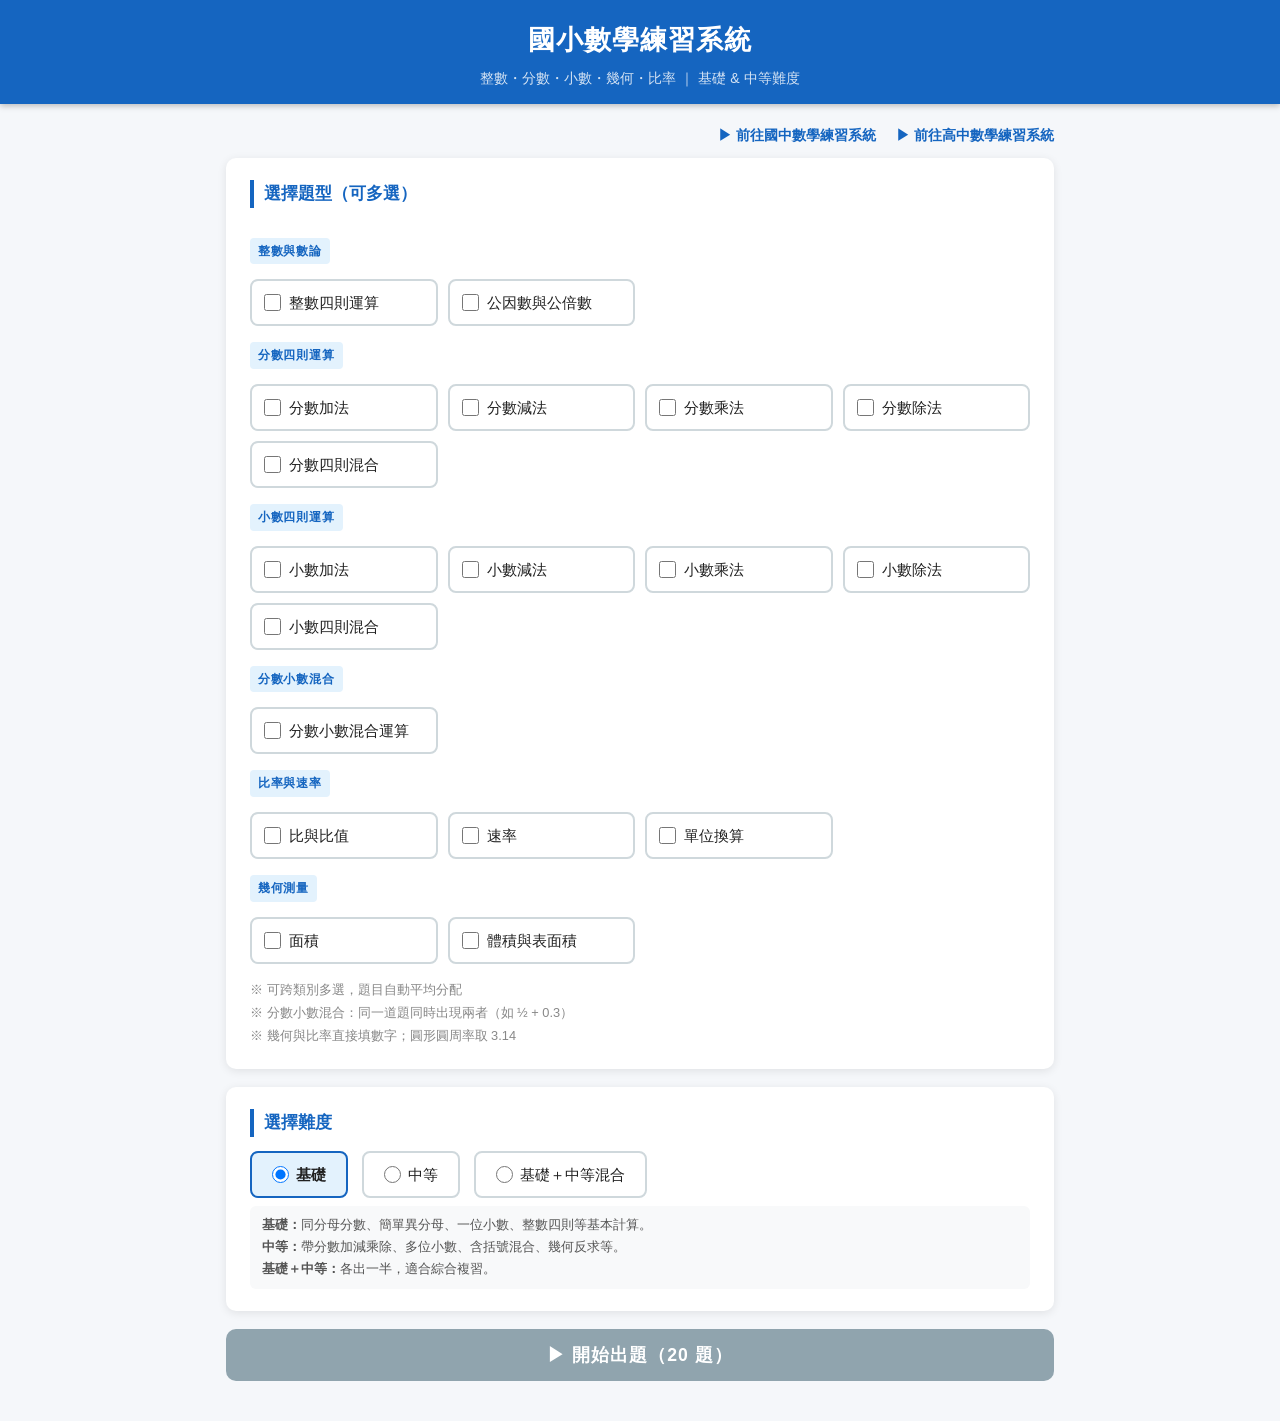
==== index.html @ 2c5425ed "Initial commit: math quiz generator system" ====
<!DOCTYPE html>
<html lang="zh-TW">
<head>
  <meta charset="UTF-8">
  <meta name="viewport" content="width=device-width, initial-scale=1.0">
  <title>國小數學練習系統</title>
  <link rel="stylesheet" href="css/style.css">
</head>
<body>

<header class="site-header">
  <h1>國小數學練習系統</h1>
  <p>整數・分數・小數・幾何・比率 ｜ 基礎 &amp; 中等難度</p>
</header>

<div class="container">

  <!-- 導航列 -->
  <div style="display:flex;justify-content:flex-end;gap:20px;margin-bottom:10px;">
    <a href="junior.html" style="font-size:.9rem;color:var(--primary);font-weight:600;text-decoration:none;">
      ▶ 前往國中數學練習系統
    </a>
    <a href="senior.html" style="font-size:.9rem;color:var(--primary);font-weight:600;text-decoration:none;">
      ▶ 前往高中數學練習系統
    </a>
  </div>

  <!-- 選擇題型 -->
  <div class="card">
    <div class="card-title">選擇題型（可多選）</div>

    <!-- 整數與數論 -->
    <div class="cat-header">整數與數論</div>
    <div class="topic-grid">
      <label class="topic-label"><input type="checkbox" value="int-arith"> 整數四則運算</label>
      <label class="topic-label"><input type="checkbox" value="gcd-lcm">  公因數與公倍數</label>
    </div>

    <!-- 分數 -->
    <div class="cat-header">分數四則運算</div>
    <div class="topic-grid">
      <label class="topic-label"><input type="checkbox" value="frac-add"> 分數加法</label>
      <label class="topic-label"><input type="checkbox" value="frac-sub"> 分數減法</label>
      <label class="topic-label"><input type="checkbox" value="frac-mul"> 分數乘法</label>
      <label class="topic-label"><input type="checkbox" value="frac-div"> 分數除法</label>
      <label class="topic-label"><input type="checkbox" value="frac-mix"> 分數四則混合</label>
    </div>

    <!-- 小數 -->
    <div class="cat-header">小數四則運算</div>
    <div class="topic-grid">
      <label class="topic-label"><input type="checkbox" value="dec-add"> 小數加法</label>
      <label class="topic-label"><input type="checkbox" value="dec-sub"> 小數減法</label>
      <label class="topic-label"><input type="checkbox" value="dec-mul"> 小數乘法</label>
      <label class="topic-label"><input type="checkbox" value="dec-div"> 小數除法</label>
      <label class="topic-label"><input type="checkbox" value="dec-mix"> 小數四則混合</label>
    </div>

    <!-- 分數小數混合 -->
    <div class="cat-header">分數小數混合</div>
    <div class="topic-grid">
      <label class="topic-label"><input type="checkbox" value="mix-fd"> 分數小數混合運算</label>
    </div>

    <!-- 比率與速率 -->
    <div class="cat-header">比率與速率</div>
    <div class="topic-grid">
      <label class="topic-label"><input type="checkbox" value="ratio-val"> 比與比值</label>
      <label class="topic-label"><input type="checkbox" value="rate">      速率</label>
      <label class="topic-label"><input type="checkbox" value="unit">      單位換算</label>
    </div>

    <!-- 幾何 -->
    <div class="cat-header">幾何測量</div>
    <div class="topic-grid">
      <label class="topic-label"><input type="checkbox" value="area">   面積</label>
      <label class="topic-label"><input type="checkbox" value="volume"> 體積與表面積</label>
    </div>

    <div class="topic-note">
      ※ 可跨類別多選，題目自動平均分配<br>
      ※ 分數小數混合：同一道題同時出現兩者（如 ½ + 0.3）<br>
      ※ 幾何與比率直接填數字；圓形圓周率取 3.14
    </div>
  </div>

  <!-- 選難度 -->
  <div class="card">
    <div class="card-title">選擇難度</div>
    <div class="level-group">
      <label class="level-label selected" data-level="basic">
        <input type="radio" name="level" value="basic" checked> 基礎
      </label>
      <label class="level-label" data-level="medium">
        <input type="radio" name="level" value="medium"> 中等
      </label>
      <label class="level-label" data-level="mixed">
        <input type="radio" name="level" value="mixed"> 基礎＋中等混合
      </label>
    </div>
    <div class="level-desc">
      <strong>基礎：</strong>同分母分數、簡單異分母、一位小數、整數四則等基本計算。<br>
      <strong>中等：</strong>帶分數加減乘除、多位小數、含括號混合、幾何反求等。<br>
      <strong>基礎＋中等：</strong>各出一半，適合綜合複習。
    </div>
  </div>

  <!-- 出題按鈕 -->
  <button class="btn-primary" id="btn-start" disabled>
    ▶ 開始出題（20 題）
  </button>

  <div id="error-msg" style="color:#C62828;font-size:.9rem;text-align:center;margin-top:8px;display:none;">
    請至少勾選一個題型！
  </div>

</div><!-- /container -->

<script>
  const checkboxes = document.querySelectorAll('.topic-label input[type=checkbox]');
  const labels     = document.querySelectorAll('.topic-label');
  const startBtn   = document.getElementById('btn-start');
  const errorMsg   = document.getElementById('error-msg');

  // 難度選取高亮
  const levelLabels = document.querySelectorAll('.level-label[data-level]');
  levelLabels.forEach(label => {
    label.addEventListener('click', () => {
      levelLabels.forEach(l => l.classList.remove('selected'));
      label.classList.add('selected');
    });
  });

  // 題型勾選高亮
  labels.forEach(label => {
    const cb = label.querySelector('input[type=checkbox]');
    label.addEventListener('change', () => {
      label.classList.toggle('checked', cb.checked);
      const any = [...checkboxes].some(c => c.checked);
      startBtn.disabled = !any;
      if (any) errorMsg.style.display = 'none';
    });
  });

  // 出題
  startBtn.addEventListener('click', () => {
    const selected = [...checkboxes].filter(cb => cb.checked).map(cb => cb.value);
    if (!selected.length) { errorMsg.style.display = 'block'; return; }
    const level = document.querySelector('input[name=level]:checked')?.value || 'basic';
    window.location.href = `quiz.html?topics=${selected.join(',')}&level=${level}&count=20`;
  });
</script>

</body>
</html>
---- css/style.css ----
/* ─── 基底 ────────────────────────────────────────────── */
:root {
  --primary:   #1565C0;
  --primary-l: #E3F2FD;
  --accent:    #0288D1;
  --success:   #2E7D32;
  --error:     #C62828;
  --warn:      #F57F17;
  --text:      #212121;
  --text-s:    #555;
  --border:    #CFD8DC;
  --bg:        #F5F7FA;
  --card:      #FFFFFF;
}

*, *::before, *::after { box-sizing: border-box; margin: 0; padding: 0; }

body {
  font-family: 'Microsoft JhengHei', 'PingFang TC', 'Noto Sans TC', Arial, sans-serif;
  background: var(--bg);
  color: var(--text);
  line-height: 1.65;
  min-height: 100vh;
}

/* ─── Header ─────────────────────────────────────────── */
.site-header {
  background: var(--primary);
  color: #fff;
  padding: 18px 24px 14px;
  text-align: center;
  box-shadow: 0 2px 6px rgba(0,0,0,.25);
}
.site-header h1 { font-size: 1.7rem; letter-spacing: .04em; }
.site-header p  { font-size: .88rem; opacity: .82; margin-top: 4px; }

/* ─── Container ──────────────────────────────────────── */
.container {
  max-width: 860px;
  margin: 0 auto;
  padding: 20px 16px 40px;
}

/* ─── Card ───────────────────────────────────────────── */
.card {
  background: var(--card);
  border-radius: 10px;
  box-shadow: 0 2px 10px rgba(0,0,0,.09);
  padding: 22px 24px;
  margin-bottom: 18px;
}
.card-title {
  font-size: 1.05rem;
  font-weight: 700;
  color: var(--primary);
  border-left: 4px solid var(--primary);
  padding-left: 10px;
  margin-bottom: 14px;
}

/* ─── index.html：選題區 ─────────────────────────────── */
.topic-grid {
  display: grid;
  grid-template-columns: repeat(auto-fill, minmax(180px, 1fr));
  gap: 10px;
  margin-top: 8px;
}
.topic-label {
  display: flex;
  align-items: center;
  gap: 8px;
  padding: 9px 12px;
  border: 2px solid var(--border);
  border-radius: 8px;
  cursor: pointer;
  transition: border-color .15s, background .15s;
  font-size: .95rem;
}
.topic-label:hover { border-color: var(--accent); background: var(--primary-l); }
.topic-label input[type=checkbox] { width: 17px; height: 17px; cursor: pointer; }
.topic-label.checked { border-color: var(--primary); background: var(--primary-l); font-weight: 600; }

.level-group {
  display: flex;
  gap: 14px;
  flex-wrap: wrap;
  margin-top: 8px;
}
.level-label {
  display: flex;
  align-items: center;
  gap: 7px;
  padding: 9px 20px;
  border: 2px solid var(--border);
  border-radius: 8px;
  cursor: pointer;
  transition: border-color .15s, background .15s;
  font-size: .95rem;
}
.level-label:hover { border-color: var(--accent); background: var(--primary-l); }
.level-label input[type=radio] { width: 17px; height: 17px; cursor: pointer; }
.level-label.selected { border-color: var(--primary); background: var(--primary-l); font-weight: 600; }

.level-desc {
  font-size: .82rem;
  color: var(--text-s);
  margin-top: 8px;
  padding: 8px 12px;
  background: #F8F9FA;
  border-radius: 6px;
  line-height: 1.7;
}

/* 分類標籤 */
.cat-header {
  font-size: .78rem;
  font-weight: 700;
  letter-spacing: .06em;
  color: var(--primary);
  background: var(--primary-l);
  padding: 3px 8px;
  border-radius: 4px;
  margin: 16px 0 7px;
  display: inline-block;
}
.cat-header:first-child { margin-top: 4px; }

/* 備注文字 */
.topic-note {
  margin-top: 14px;
  font-size: .8rem;
  color: #888;
  line-height: 1.8;
}

/* 出題按鈕 */
.btn-primary {
  display: block;
  width: 100%;
  padding: 14px;
  background: var(--primary);
  color: #fff;
  border: none;
  border-radius: 10px;
  font-size: 1.1rem;
  font-weight: 700;
  cursor: pointer;
  letter-spacing: .06em;
  transition: background .15s, transform .1s;
  margin-top: 6px;
}
.btn-primary:hover  { background: #1976D2; }
.btn-primary:active { transform: scale(.98); }
.btn-primary:disabled { background: #90A4AE; cursor: default; }

/* ─── quiz.html：測驗區 ──────────────────────────────── */
.quiz-header-info {
  display: flex;
  justify-content: space-between;
  align-items: center;
  flex-wrap: wrap;
  gap: 6px;
  margin-bottom: 6px;
}
.quiz-header-info h2 { font-size: 1.2rem; color: var(--primary); }
.quiz-date { font-size: .88rem; color: var(--text-s); }

.format-hint {
  font-size: .82rem;
  color: var(--text-s);
  background: #FFF8E1;
  border: 1px solid #FFE082;
  border-radius: 6px;
  padding: 7px 12px;
  margin-bottom: 14px;
}
.format-hint code {
  background: #FFF3CD;
  padding: 1px 5px;
  border-radius: 4px;
  font-family: monospace;
  font-size: .9em;
}

/* 題目列 */
.q-row {
  display: flex;
  align-items: flex-start;
  gap: 10px;
  padding: 10px 12px;
  border-radius: 8px;
  border: 2px solid transparent;
  margin-bottom: 8px;
  background: #FAFAFA;
  transition: background .15s, border-color .15s;
}
.q-row:hover { background: var(--primary-l); }
.q-row.correct { background: #E8F5E9; border-color: #A5D6A7; }
.q-row.wrong   { background: #FFEBEE; border-color: #EF9A9A; }

/* 題目與答案框同行（指數律等短題型） */
.q-row.inline-ans .q-body { display: flex; flex-direction: row; align-items: center; flex-wrap: wrap; gap: 0 10px; }
.q-row.inline-ans .q-answer-area { margin-top: 0; }

/* 座標圖（靠右） */
.q-graph { flex: 0 0 auto; align-self: flex-start; margin-left: 8px; }
.q-graph svg { display: block; border-radius: 4px; }

.q-number {
  min-width: 28px;
  font-weight: 700;
  color: var(--primary);
  font-size: 1rem;
  padding-top: 6px;
}
.q-body { flex: 1; }
.q-expr {
  font-size: 1.05rem;
  padding: 4px 0;
  display: flex;
  align-items: center;
  gap: 6px;
  flex-wrap: wrap;
}
.q-answer-area {
  display: flex;
  align-items: center;
  gap: 8px;
  margin-top: 6px;
  flex-wrap: wrap;
}
.q-eq { font-size: 1.1rem; font-weight: 700; color: var(--text-s); }
.q-input-sm {
  width: 90px;
}
.q-suffix {
  font-size: 1.05rem;
  font-weight: 600;
  color: var(--text);
  margin-left: 1px;
}
.q-input {
  width: 160px;
  padding: 6px 10px;
  border: 2px solid var(--border);
  border-radius: 6px;
  font-size: 1rem;
  font-family: monospace;
  transition: border-color .15s;
}
.q-input-rad {
  width: 240px;
}
.q-input:focus {
  outline: none;
  border-color: var(--accent);
  background: #fff;
}
.q-row.correct .q-input { border-color: var(--success); }
.q-row.wrong   .q-input { border-color: var(--error); }

/* 難度標籤 */
.badge {
  display: inline-block;
  font-size: .72rem;
  font-weight: 700;
  padding: 2px 7px;
  border-radius: 99px;
  margin-right: 4px;
}
.badge-basic  { background: #E3F2FD; color: #1565C0; }
.badge-medium { background: #FFF3E0; color: #E65100; }
.badge-hard   { background: #FCE4EC; color: #880E4F; }

/* 回饋 */
.q-feedback { font-size: .9rem; }
.fb-correct { color: var(--success); font-weight: 700; font-size: 1.1rem; }
.fb-wrong   { color: var(--error);   font-weight: 700; font-size: 1.1rem; }
.fb-ans     { color: var(--error); font-size: .9rem; }
.fb-empty   { color: var(--text-s); font-size: .85rem; }

/* 分數列 */
.score-bar {
  display: flex;
  align-items: center;
  gap: 16px;
  padding: 14px 20px;
  background: var(--primary);
  color: #fff;
  border-radius: 10px;
  margin-bottom: 18px;
  font-weight: 700;
}
.score-num  { font-size: 1.5rem; }
.score-pct  { font-size: 1.2rem; background: rgba(255,255,255,.2); padding: 3px 12px; border-radius: 20px; }
.score-label{ font-size: 1rem; opacity: .9; }

/* 操作按鈕列 */
.action-bar {
  display: flex;
  gap: 10px;
  flex-wrap: wrap;
  margin-bottom: 18px;
}
.btn {
  flex: 1;
  min-width: 100px;
  padding: 10px 16px;
  border: none;
  border-radius: 8px;
  font-size: .95rem;
  font-weight: 600;
  cursor: pointer;
  transition: opacity .15s, transform .1s;
}
.btn:active { transform: scale(.97); }
.btn:disabled { opacity: .5; cursor: default; }
.btn-check  { background: #1565C0; color: #fff; }
.btn-reset  { background: #37474F; color: #fff; }
.btn-print  { background: #00695C; color: #fff; }
.btn-back   { background: #EEE; color: var(--text); }

/* ─── 學期分頁標籤 ───────────────────────────────────────────── */
.sem-tabs {
  display: flex;
  gap: 6px;
  flex-wrap: wrap;
  margin-bottom: 18px;
  border-bottom: 2px solid var(--border);
  padding-bottom: 0;
}
.sem-tab {
  padding: 9px 22px;
  border: 2px solid var(--border);
  border-bottom: none;
  border-radius: 8px 8px 0 0;
  background: #F0F4F8;
  color: var(--text-s);
  font-size: .95rem;
  font-weight: 600;
  cursor: pointer;
  transition: background .15s, color .15s, border-color .15s;
  margin-bottom: -2px;
}
.sem-tab:hover { background: var(--primary-l); color: var(--primary); border-color: var(--accent); }
.sem-tab.active {
  background: var(--card);
  color: var(--primary);
  border-color: var(--primary);
  border-bottom-color: var(--card);
}
.sem-panel { display: none; }
.sem-panel.active { display: block; }

.coming-soon {
  text-align: center;
  padding: 48px 20px;
  color: var(--text-s);
  font-size: 1rem;
}
.coming-soon strong { display: block; font-size: 1.4rem; margin-bottom: 8px; color: #90A4AE; }

/* ─── 列印頁首（螢幕隱藏，列印顯示）───────────────── */
.print-page-header { display: none; }
.print-page-break   { display: none; }

/* ─── 列印樣式 ───────────────────────────────────────── */
@media print {
  .site-header, .action-bar, .format-hint, .score-bar,
  .q-feedback, .btn, .quiz-header-info { display: none !important; }

  body { background: #fff; }
  .container { padding: 0; max-width: 100%; }
  .card { box-shadow: none; border: none; padding: 4px 0; margin-bottom: 0; }

  /* 列印頁首 */
  .print-page-header {
    display: block;
    border-bottom: 2px solid #000;
    padding-bottom: 8px;
    margin-bottom: 10px;
  }
  .pph-title {
    font-size: 1.2rem;
    font-weight: 700;
    text-align: center;
    margin-bottom: 6px;
  }
  .pph-meta {
    display: flex;
    justify-content: space-between;
    font-size: 0.88rem;
    letter-spacing: 0.02em;
  }

  /* 分頁符 */
  .print-page-break {
    display: block;
    page-break-before: always;
    break-before: page;
    padding-top: 2px;
  }

  /* 題目列 */
  .q-row {
    border: 1px solid #bbb;
    margin-bottom: 3px;
    background: #fff !important;
    page-break-inside: avoid;
    break-inside: avoid;
    padding: 4px 8px;
  }
  /* 圖形縮小以配合列印一頁十題 */
  .q-graph { margin-left: 5px; }
  .q-graph svg { width: 105px !important; height: auto !important; }
  .q-row.correct, .q-row.wrong {
    background: #fff !important;
    border-color: #bbb !important;
  }
  .q-input {
    border: none;
    border-bottom: 1.5px solid #333;
    border-radius: 0;
    background: transparent;
    width: 110px;
  }
  .q-input::placeholder { color: transparent; }
  .q-number { color: #000; font-size: 0.95rem; }
  .q-expr { font-size: 0.95rem; }
  .q-answer-area { margin-top: 2px; font-size: 0.9rem; }
  .badge { display: none; }
}

/* ─── 解答頁 ─────────────────────────────────────────── */
.answer-sheet { display: none; }          /* 螢幕永遠隱藏 */

.ans-grid {
  display: grid;
  grid-template-columns: 1fr 1fr;
  gap: 0 32px;
  margin-top: 14px;
}
.ans-col { display: flex; flex-direction: column; gap: 6px; }
.ans-item {
  display: flex;
  align-items: center;
  gap: 10px;
  padding: 6px 10px;
  border-bottom: 1px solid #E0E0E0;
  font-size: 1.05rem;
}
.ans-num {
  min-width: 28px;
  font-weight: 700;
  color: var(--primary);
}

/* 列印含解答按鈕 */
.btn-print-ans { background: #6A1B9A; color: #fff; }

/* printing class（JS 控制） */
body.printing .site-header,
body.printing .action-bar,
body.printing .format-hint,
body.printing .score-bar,
body.printing .quiz-header-info,
body.printing .q-feedback { display: none !important; }
body.printing .print-page-header  { display: block; }
body.printing .q-input::placeholder { color: transparent; }
body.printing .print-page-break  { display: block; }

/* 列印含解答：解答頁出現在第三頁 */
body.printing-with-answers .answer-sheet {
  display: block;
  page-break-before: always;
  break-before: page;
}
body.printing-with-answers .answer-sheet .print-page-header { display: block; }
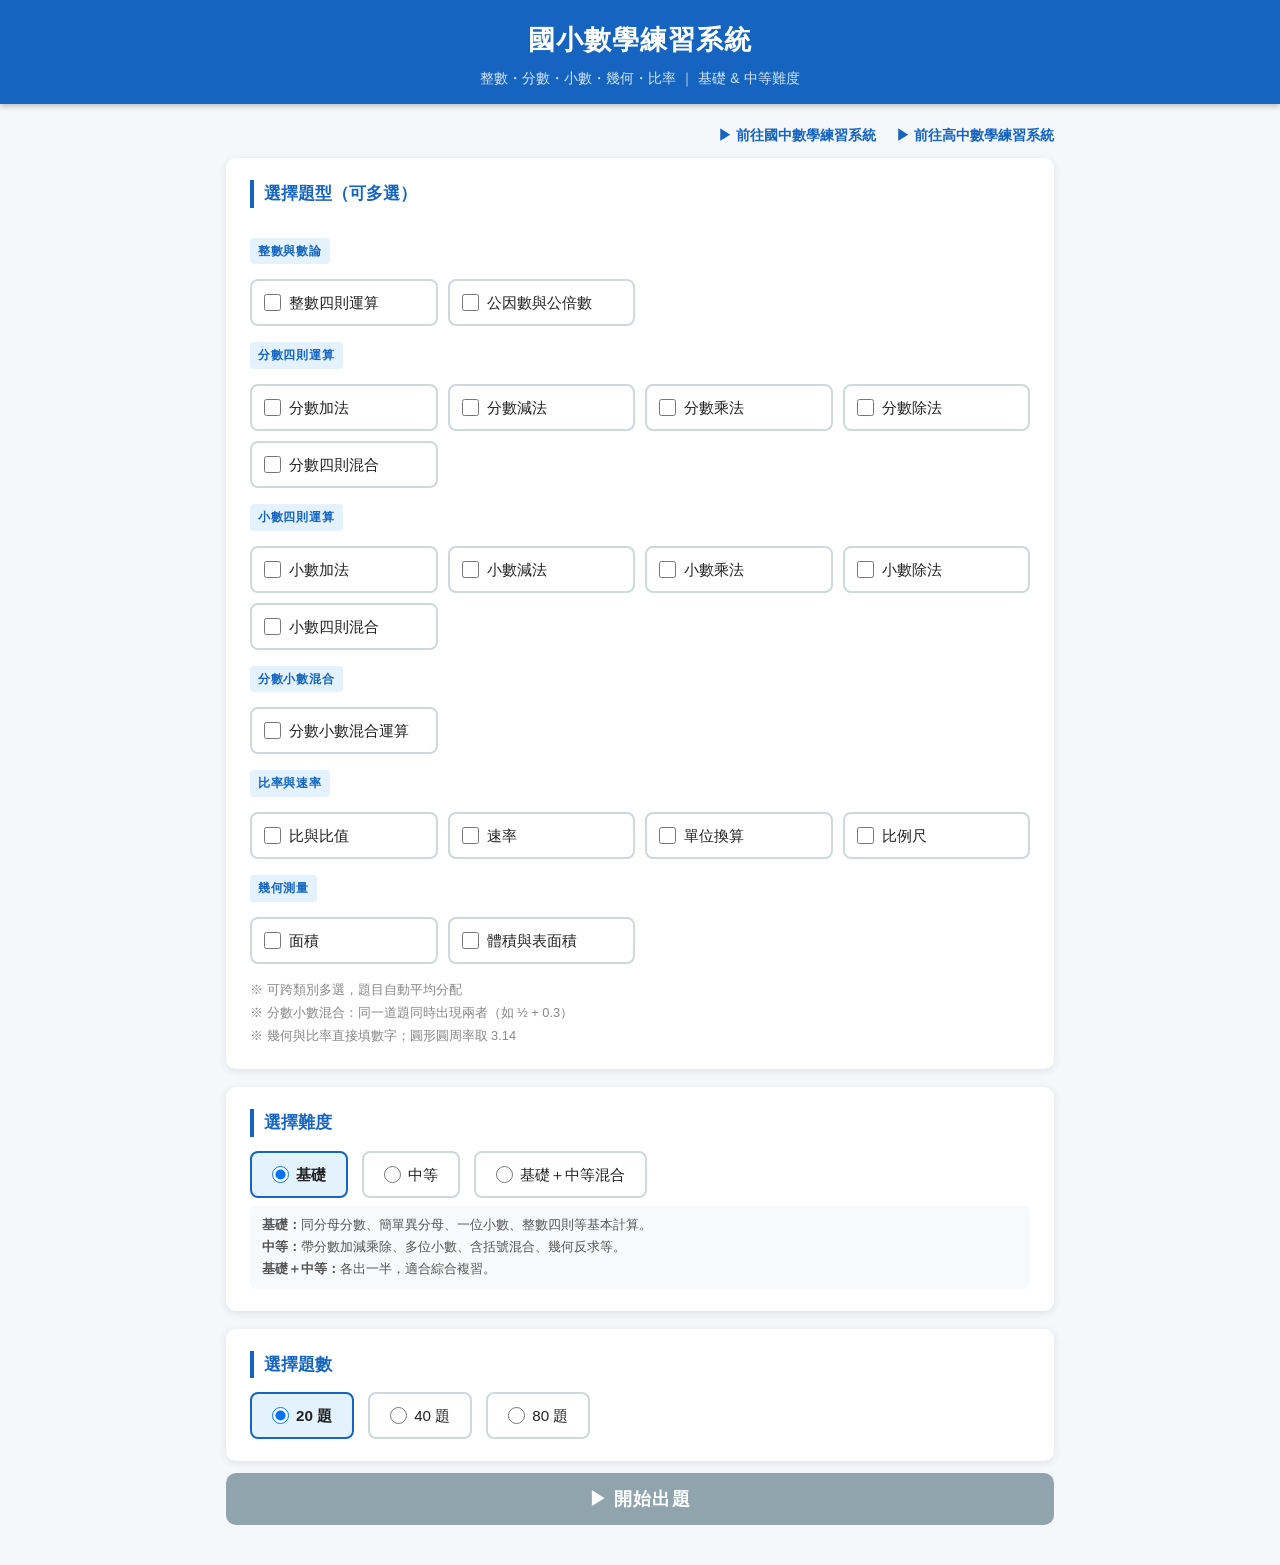
==== commit 256a0373: "feat: 提升小學難度、擴充分數小數題型、新增高一根式有理化與分式運算 - elementary-gen.js (v3)：整數四則、公因倍數、比與速率、面積體積中等題加入應用題型 - fractio" ====
--- a/index.html
+++ b/index.html
@@ -68,6 +68,7 @@
       <label class="topic-label"><input type="checkbox" value="ratio-val"> 比與比值</label>
       <label class="topic-label"><input type="checkbox" value="rate">      速率</label>
       <label class="topic-label"><input type="checkbox" value="unit">      單位換算</label>
+      <label class="topic-label"><input type="checkbox" value="map-scale"> 比例尺</label>
     </div>
 
     <!-- 幾何 -->
@@ -105,9 +106,19 @@
     </div>
   </div>
 
+  <!-- 選擇題數 -->
+  <div class="card" style="margin-bottom:12px;">
+    <div class="card-title">選擇題數</div>
+    <div class="level-group">
+      <label class="level-label selected"><input type="radio" name="count" value="20" checked> 20 題</label>
+      <label class="level-label"><input type="radio" name="count" value="40"> 40 題</label>
+      <label class="level-label"><input type="radio" name="count" value="80"> 80 題</label>
+    </div>
+  </div>
+
   <!-- 出題按鈕 -->
   <button class="btn-primary" id="btn-start" disabled>
-    ▶ 開始出題（20 題）
+    ▶ 開始出題
   </button>
 
   <div id="error-msg" style="color:#C62828;font-size:.9rem;text-align:center;margin-top:8px;display:none;">
@@ -123,11 +134,18 @@
   const errorMsg   = document.getElementById('error-msg');
 
   // 難度選取高亮
-  const levelLabels = document.querySelectorAll('.level-label[data-level]');
-  levelLabels.forEach(label => {
+  document.querySelectorAll('.level-label[data-level]').forEach(label => {
     label.addEventListener('click', () => {
-      levelLabels.forEach(l => l.classList.remove('selected'));
+      document.querySelectorAll('.level-label[data-level]').forEach(l => l.classList.remove('selected'));
       label.classList.add('selected');
+    });
+  });
+
+  // 題數選取高亮
+  document.querySelectorAll('input[name="count"]').forEach(radio => {
+    radio.addEventListener('change', () => {
+      document.querySelectorAll('label:has(input[name="count"])').forEach(l => l.classList.remove('selected'));
+      radio.closest('label').classList.add('selected');
     });
   });
 
@@ -147,7 +165,8 @@
     const selected = [...checkboxes].filter(cb => cb.checked).map(cb => cb.value);
     if (!selected.length) { errorMsg.style.display = 'block'; return; }
     const level = document.querySelector('input[name=level]:checked')?.value || 'basic';
-    window.location.href = `quiz.html?topics=${selected.join(',')}&level=${level}&count=20`;
+    const count = document.querySelector('input[name="count"]:checked')?.value || '20';
+    window.location.href = `quiz.html?topics=${selected.join(',')}&level=${level}&count=${count}`;
   });
 </script>
 
--- a/css/style.css
+++ b/css/style.css
@@ -369,27 +369,27 @@
   .site-header, .action-bar, .format-hint, .score-bar,
   .q-feedback, .btn, .quiz-header-info { display: none !important; }
 
-  body { background: #fff; }
+  body { background: #fff; line-height: 1.3; }
   .container { padding: 0; max-width: 100%; }
-  .card { box-shadow: none; border: none; padding: 4px 0; margin-bottom: 0; }
+  .card { box-shadow: none; border: none; padding: 2px 0; margin-bottom: 0; }
 
   /* 列印頁首 */
   .print-page-header {
     display: block;
     border-bottom: 2px solid #000;
-    padding-bottom: 8px;
-    margin-bottom: 10px;
+    padding-bottom: 6px;
+    margin-bottom: 8px;
   }
   .pph-title {
-    font-size: 1.2rem;
+    font-size: 1.1rem;
     font-weight: 700;
     text-align: center;
-    margin-bottom: 6px;
+    margin-bottom: 4px;
   }
   .pph-meta {
     display: flex;
     justify-content: space-between;
-    font-size: 0.88rem;
+    font-size: 0.85rem;
     letter-spacing: 0.02em;
   }
 
@@ -401,18 +401,17 @@
     padding-top: 2px;
   }
 
-  /* 題目列 */
+  /* 題目列：壓緊間距以確保一頁10題（含分數題）仍能容納 */
   .q-row {
     border: 1px solid #bbb;
-    margin-bottom: 3px;
+    margin-bottom: 2px;
     background: #fff !important;
     page-break-inside: avoid;
     break-inside: avoid;
-    padding: 4px 8px;
-  }
-  /* 圖形縮小以配合列印一頁十題 */
+    padding: 2px 8px;
+  }
   .q-graph { margin-left: 5px; }
-  .q-graph svg { width: 105px !important; height: auto !important; }
+  .q-graph svg { width: 100px !important; height: auto !important; }
   .q-row.correct, .q-row.wrong {
     background: #fff !important;
     border-color: #bbb !important;
@@ -425,10 +424,65 @@
     width: 110px;
   }
   .q-input::placeholder { color: transparent; }
-  .q-number { color: #000; font-size: 0.95rem; }
-  .q-expr { font-size: 0.95rem; }
-  .q-answer-area { margin-top: 2px; font-size: 0.9rem; }
+  .q-number { color: #000; font-size: 0.9rem; padding-top: 3px; }
+  /* min-width:0 讓 flex child 可縮小至內容以下，避免長題目超出頁面 */
+  .q-body { min-width: 0; overflow: hidden; }
+  .q-expr { font-size: 0.9rem; line-height: 1.3; padding: 2px 0; overflow-wrap: break-word; }
+  .q-answer-area { margin-top: 1px; font-size: 0.88rem; }
   .badge { display: none; }
+}
+
+/* ─── Touch / Tablet ─────────────────────────────────── */
+/* Prevent 300 ms tap delay */
+button, label, input, a { touch-action: manipulation; }
+
+/* On touch-only devices: reset stuck hover states, enlarge targets to ≥ 44 px */
+@media (hover: none) {
+  .topic-label:hover  { border-color: var(--border); background: transparent; }
+  .topic-label.checked:hover { border-color: var(--primary); background: var(--primary-l); }
+  .level-label:hover  { border-color: var(--border); background: transparent; }
+  .level-label.selected:hover { border-color: var(--primary); background: var(--primary-l); }
+  .sem-tab:hover      { background: #F0F4F8; color: var(--text-s); border-color: var(--border); }
+  .sem-tab.active:hover { background: var(--card); color: var(--primary); border-color: var(--primary); border-bottom-color: var(--card); }
+  .q-row:hover        { background: #FAFAFA; }
+  .btn-primary:hover  { background: var(--primary); }
+
+  .topic-label { min-height: 44px; }
+  .level-label { min-height: 44px; }
+  .sem-tab     { min-height: 44px; padding-top: 12px; padding-bottom: 12px; }
+  .btn         { min-height: 44px; }
+  .btn-primary { min-height: 48px; }
+
+  /* font-size ≥ 16 px prevents iOS auto-zoom on input focus */
+  .q-input, .q-input-rad, .q-input-sm {
+    font-size: 16px;
+    min-height: 44px;
+    padding: 10px 12px;
+  }
+}
+
+/* ─── Tablet portrait / large phone (≤ 640 px) ─────── */
+@media (max-width: 640px) {
+  .site-header h1 { font-size: 1.35rem; }
+  .site-header p  { font-size: .82rem; }
+  .container      { padding: 14px 12px 32px; }
+  .card           { padding: 16px 14px; }
+
+  .topic-grid { grid-template-columns: repeat(auto-fill, minmax(140px, 1fr)); gap: 8px; }
+  .sem-tab    { padding: 10px 14px; font-size: .88rem; }
+
+  /* Wrap buttons to 2-column grid so labels don't squeeze */
+  .action-bar { gap: 8px; }
+  .btn        { min-width: 0; flex-basis: calc(50% - 4px); font-size: .88rem; }
+
+  /* Answer inputs: full-width under their prefix on narrow screens */
+  .q-answer-area { flex-direction: column; align-items: flex-start; }
+  .q-input       { width: 100%; max-width: 260px; }
+  .q-input-rad   { width: 100%; max-width: 320px; }
+  .q-input-sm    { width: 80px; }
+
+  .level-group { gap: 8px; }
+  .level-label { padding: 9px 14px; }
 }
 
 /* ─── 解答頁 ─────────────────────────────────────────── */
@@ -457,6 +511,9 @@
 
 /* 列印含解答按鈕 */
 .btn-print-ans { background: #6A1B9A; color: #fff; }
+
+/* 下載 Word 按鈕 */
+.btn-word { background: #1B5E20; color: #fff; }
 
 /* printing class（JS 控制） */
 body.printing .site-header,
@@ -469,10 +526,18 @@
 body.printing .q-input::placeholder { color: transparent; }
 body.printing .print-page-break  { display: block; }
 
-/* 列印含解答：解答頁出現在第三頁 */
+/* 列印含解答：解答頁出現在題目後 */
 body.printing-with-answers .answer-sheet {
   display: block;
   page-break-before: always;
   break-before: page;
 }
 body.printing-with-answers .answer-sheet .print-page-header { display: block; }
+
+/* 只列印解答頁 */
+body.printing-ans-only .card { display: none !important; }
+body.printing-ans-only .answer-sheet {
+  display: block;
+  page-break-before: auto;
+}
+body.printing-ans-only .answer-sheet .print-page-header { display: block; }
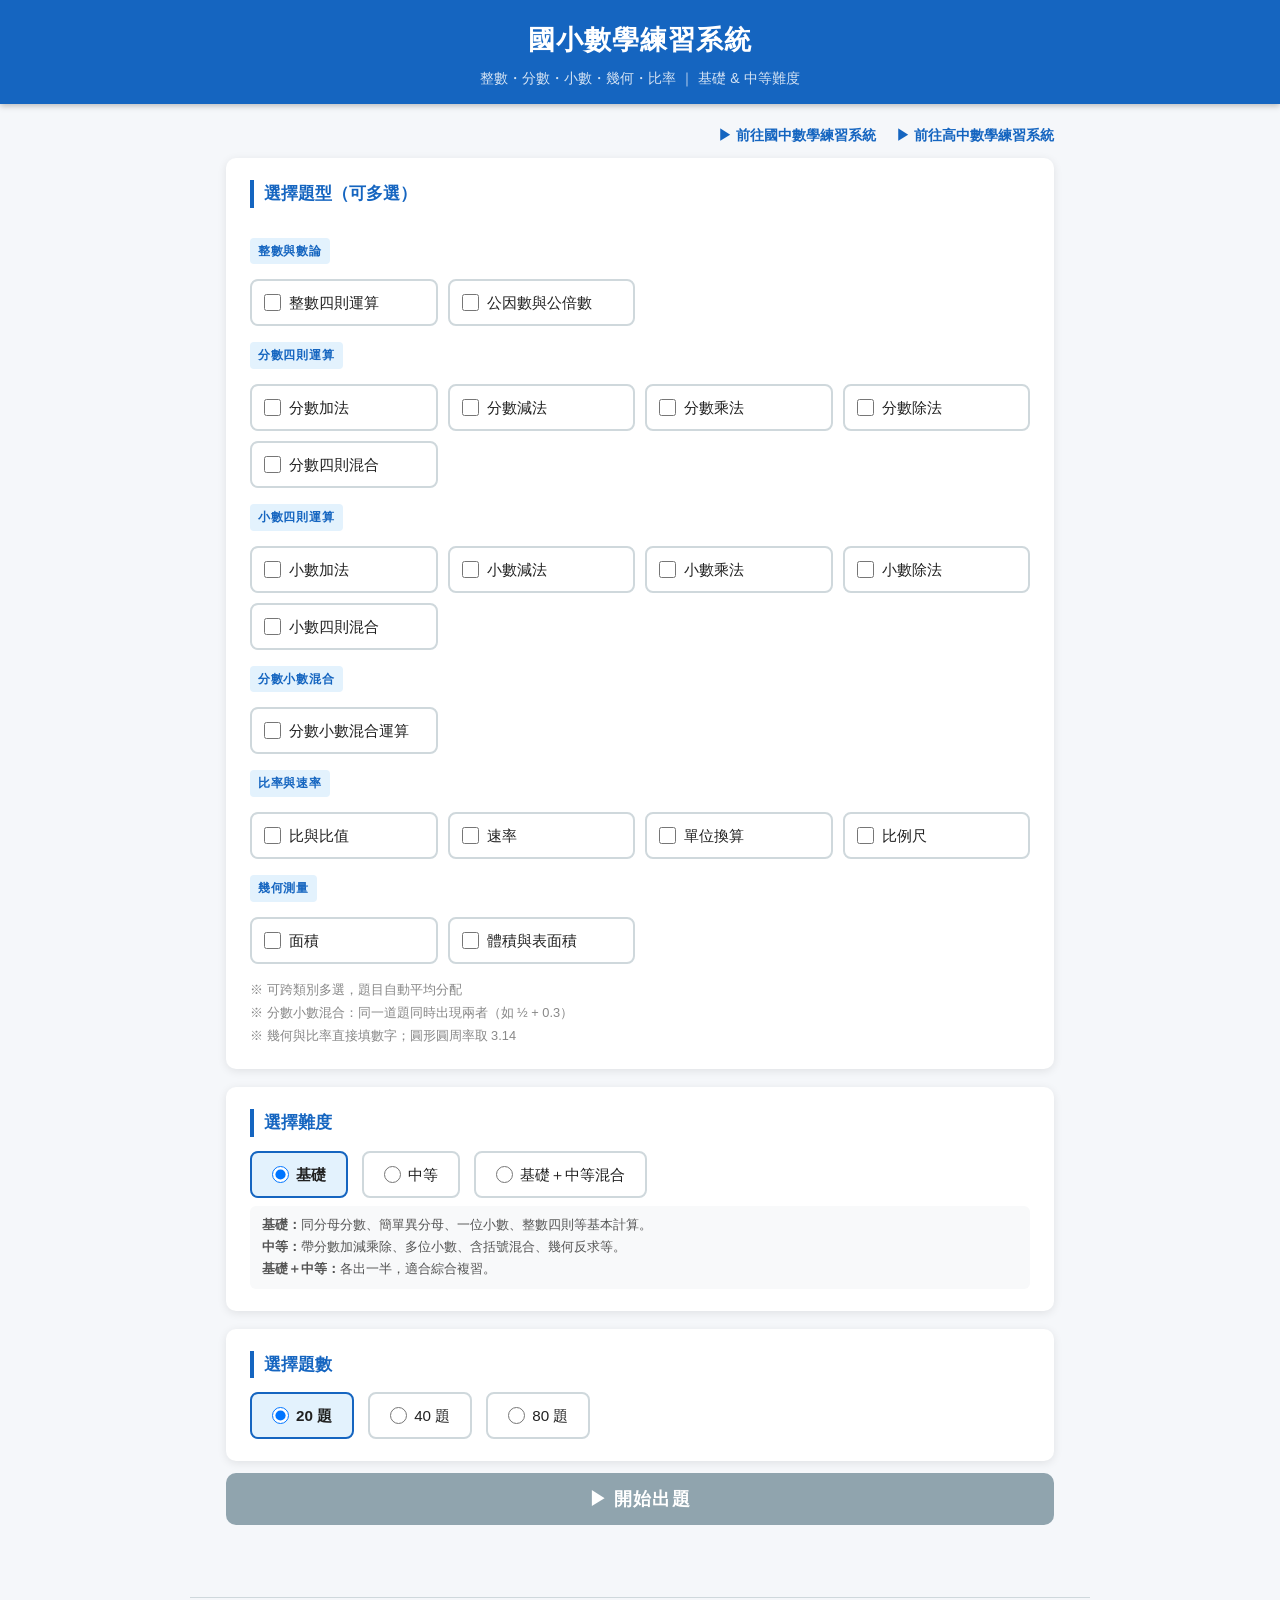
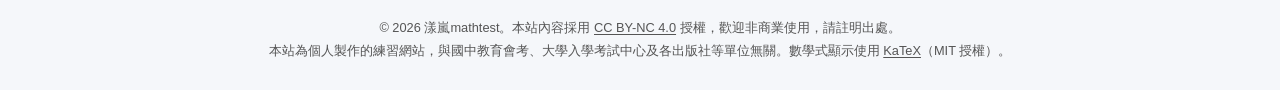
==== commit d2404c1f: "docs: 加入版權與授權聲明 — 每頁頁尾加上「© 2026 漾嵐mathtest，本站內容採用 CC BY-NC 4.0 授權」，並註明本站與會考、大考中心及出版社無關、數學式使用 KaTeX（M" ====
--- a/index.html
+++ b/index.html
@@ -4,7 +4,7 @@
   <meta charset="UTF-8">
   <meta name="viewport" content="width=device-width, initial-scale=1.0">
   <title>國小數學練習系統</title>
-  <link rel="stylesheet" href="css/style.css">
+  <link rel="stylesheet" href="css/style.css?v=16">
 </head>
 <body>
 
@@ -170,5 +170,10 @@
   });
 </script>
 
+<footer class="site-footer">
+  © 2026 漾嵐mathtest。本站內容採用 <a href="https://creativecommons.org/licenses/by-nc/4.0/deed.zh-hant" target="_blank" rel="noopener license">CC BY-NC 4.0</a> 授權，歡迎非商業使用，請註明出處。<br>
+  本站為個人製作的練習網站，與國中教育會考、大學入學考試中心及各出版社等單位無關。數學式顯示使用 <a href="js/KATEX-LICENSE.txt" target="_blank" rel="noopener">KaTeX</a>（MIT 授權）。
+</footer>
+
 </body>
 </html>
--- a/css/style.css
+++ b/css/style.css
@@ -222,6 +222,7 @@
   gap: 6px;
   flex-wrap: wrap;
 }
+.q-expr .q-text { flex: 1 1 auto; min-width: 0; line-height: 1.7; }
 .q-answer-area {
   display: flex;
   align-items: center;
@@ -258,6 +259,35 @@
 }
 .q-row.correct .q-input { border-color: var(--success); }
 .q-row.wrong   .q-input { border-color: var(--error); }
+
+/* 符號按鈕列（√、π…） */
+#sym-bar {
+  display: none;
+  position: fixed;
+  left: 50%;
+  bottom: 12px;
+  transform: translateX(-50%);
+  z-index: 1000;
+  gap: 6px;
+  padding: 6px 8px;
+  background: #fff;
+  border: 1px solid var(--border);
+  border-radius: 10px;
+  box-shadow: 0 4px 14px rgba(0,0,0,.15);
+}
+#sym-bar.show { display: flex; }
+#sym-bar button {
+  min-width: 40px;
+  height: 40px;
+  font-size: 1.15rem;
+  font-family: monospace;
+  border: 1px solid var(--border);
+  border-radius: 6px;
+  background: #f5f7fa;
+  cursor: pointer;
+}
+#sym-bar button:hover { background: #e6ecf5; }
+@media print { #sym-bar { display: none !important; } }
 
 /* 難度標籤 */
 .badge {
@@ -360,6 +390,20 @@
 }
 .coming-soon strong { display: block; font-size: 1.4rem; margin-bottom: 8px; color: #90A4AE; }
 
+/* ─── 頁尾版權聲明（列印時隱藏）─────────────────────── */
+.site-footer {
+  margin: 32px auto 0;
+  padding: 18px 16px 28px;
+  max-width: 900px;
+  border-top: 1px solid var(--border);
+  text-align: center;
+  font-size: .8rem;
+  line-height: 1.8;
+  color: var(--text-s);
+}
+.site-footer a { color: inherit; text-decoration: underline; text-underline-offset: 2px; }
+@media print { .site-footer { display: none !important; } }
+
 /* ─── 列印頁首（螢幕隱藏，列印顯示）───────────────── */
 .print-page-header { display: none; }
 .print-page-break   { display: none; }
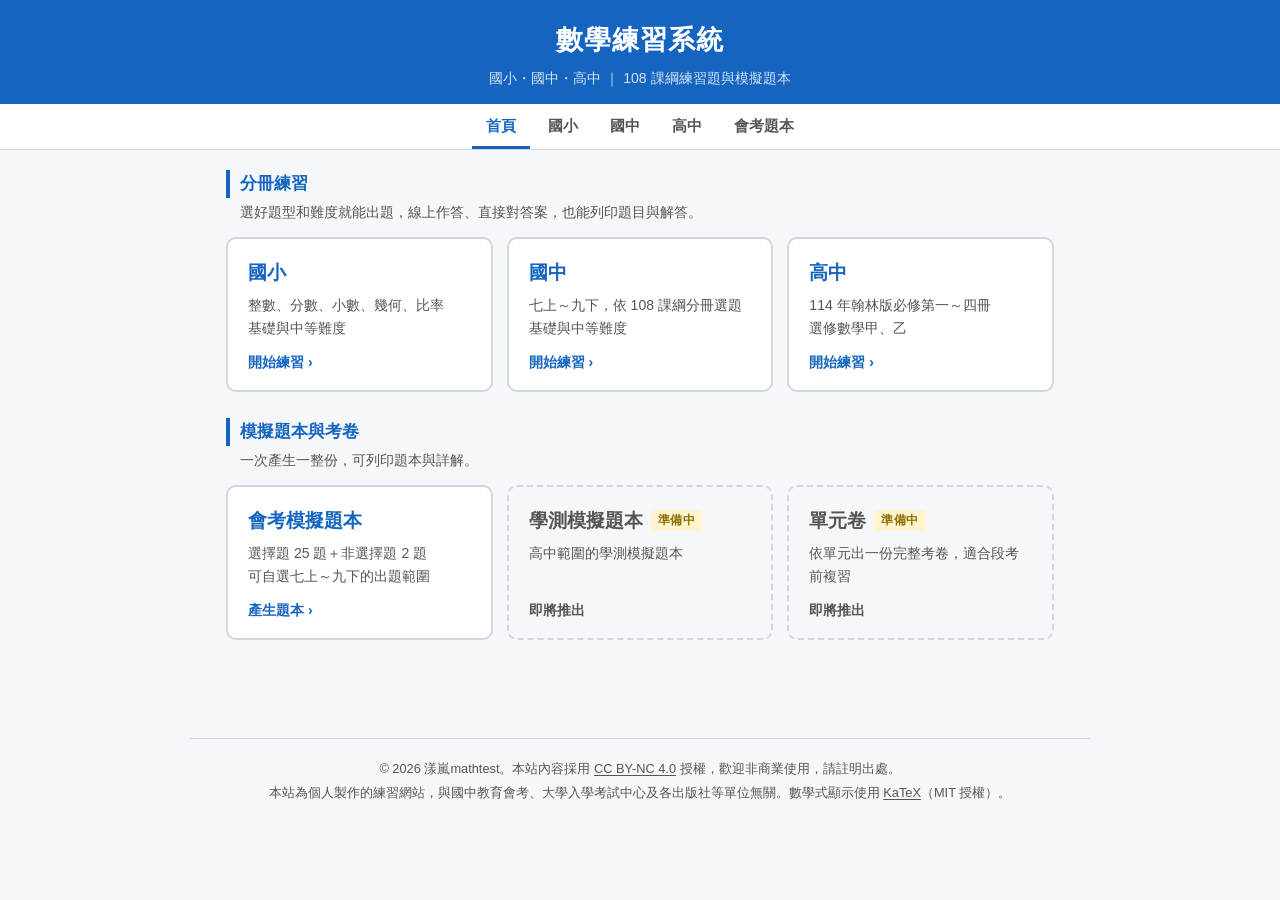
==== commit 555fd5ae: "feat: 新增網站首頁與共用導覽列 — 原本的國小頁（index.html）改名為 elementary.html，index.html 改為總入口：「分冊練習」放國小、國中、高中，「模擬題本與考卷" ====
--- a/index.html
+++ b/index.html
@@ -3,172 +3,72 @@
 <head>
   <meta charset="UTF-8">
   <meta name="viewport" content="width=device-width, initial-scale=1.0">
-  <title>國小數學練習系統</title>
-  <link rel="stylesheet" href="css/style.css?v=16">
+  <title>數學練習系統</title>
+  <meta name="description" content="國小、國中、高中數學練習題與會考模擬題本，依 108 課綱分冊出題，可線上作答與列印。">
+  <link rel="stylesheet" href="css/style.css?v=17">
 </head>
 <body>
 
 <header class="site-header">
-  <h1>國小數學練習系統</h1>
-  <p>整數・分數・小數・幾何・比率 ｜ 基礎 &amp; 中等難度</p>
+  <h1>數學練習系統</h1>
+  <p>國小・國中・高中 ｜ 108 課綱練習題與模擬題本</p>
 </header>
 
-<div class="container">
+<nav class="site-nav" aria-label="網站導覽">
+  <a href="index.html" aria-current="page">首頁</a>
+  <a href="elementary.html">國小</a>
+  <a href="junior.html">國中</a>
+  <a href="senior.html">高中</a>
+  <a href="exam.html">會考題本</a>
+</nav>
 
-  <!-- 導航列 -->
-  <div style="display:flex;justify-content:flex-end;gap:20px;margin-bottom:10px;">
-    <a href="junior.html" style="font-size:.9rem;color:var(--primary);font-weight:600;text-decoration:none;">
-      ▶ 前往國中數學練習系統
-    </a>
-    <a href="senior.html" style="font-size:.9rem;color:var(--primary);font-weight:600;text-decoration:none;">
-      ▶ 前往高中數學練習系統
-    </a>
-  </div>
+<main class="container">
 
-  <!-- 選擇題型 -->
-  <div class="card">
-    <div class="card-title">選擇題型（可多選）</div>
+  <section class="hub-section" aria-labelledby="h-practice">
+    <h2 id="h-practice">分冊練習</h2>
+    <p>選好題型和難度就能出題，線上作答、直接對答案，也能列印題目與解答。</p>
+    <div class="hub-grid">
+      <a class="hub-card" href="elementary.html">
+        <h3>國小</h3>
+        <span class="hub-desc">整數、分數、小數、幾何、比率<br>基礎與中等難度</span>
+        <span class="hub-go">開始練習 ›</span>
+      </a>
+      <a class="hub-card" href="junior.html">
+        <h3>國中</h3>
+        <span class="hub-desc">七上～九下，依 108 課綱分冊選題<br>基礎與中等難度</span>
+        <span class="hub-go">開始練習 ›</span>
+      </a>
+      <a class="hub-card" href="senior.html">
+        <h3>高中</h3>
+        <span class="hub-desc">114 年翰林版必修第一～四冊<br>選修數學甲、乙</span>
+        <span class="hub-go">開始練習 ›</span>
+      </a>
+    </div>
+  </section>
 
-    <!-- 整數與數論 -->
-    <div class="cat-header">整數與數論</div>
-    <div class="topic-grid">
-      <label class="topic-label"><input type="checkbox" value="int-arith"> 整數四則運算</label>
-      <label class="topic-label"><input type="checkbox" value="gcd-lcm">  公因數與公倍數</label>
+  <section class="hub-section" aria-labelledby="h-exam">
+    <h2 id="h-exam">模擬題本與考卷</h2>
+    <p>一次產生一整份，可列印題本與詳解。</p>
+    <div class="hub-grid">
+      <a class="hub-card" href="exam.html">
+        <h3>會考模擬題本</h3>
+        <span class="hub-desc">選擇題 25 題＋非選擇題 2 題<br>可自選七上～九下的出題範圍</span>
+        <span class="hub-go">產生題本 ›</span>
+      </a>
+      <div class="hub-card soon" aria-disabled="true">
+        <h3>學測模擬題本 <span class="hub-tag">準備中</span></h3>
+        <span class="hub-desc">高中範圍的學測模擬題本</span>
+        <span class="hub-go">即將推出</span>
+      </div>
+      <div class="hub-card soon" aria-disabled="true">
+        <h3>單元卷 <span class="hub-tag">準備中</span></h3>
+        <span class="hub-desc">依單元出一份完整考卷，適合段考前複習</span>
+        <span class="hub-go">即將推出</span>
+      </div>
     </div>
+  </section>
 
-    <!-- 分數 -->
-    <div class="cat-header">分數四則運算</div>
-    <div class="topic-grid">
-      <label class="topic-label"><input type="checkbox" value="frac-add"> 分數加法</label>
-      <label class="topic-label"><input type="checkbox" value="frac-sub"> 分數減法</label>
-      <label class="topic-label"><input type="checkbox" value="frac-mul"> 分數乘法</label>
-      <label class="topic-label"><input type="checkbox" value="frac-div"> 分數除法</label>
-      <label class="topic-label"><input type="checkbox" value="frac-mix"> 分數四則混合</label>
-    </div>
-
-    <!-- 小數 -->
-    <div class="cat-header">小數四則運算</div>
-    <div class="topic-grid">
-      <label class="topic-label"><input type="checkbox" value="dec-add"> 小數加法</label>
-      <label class="topic-label"><input type="checkbox" value="dec-sub"> 小數減法</label>
-      <label class="topic-label"><input type="checkbox" value="dec-mul"> 小數乘法</label>
-      <label class="topic-label"><input type="checkbox" value="dec-div"> 小數除法</label>
-      <label class="topic-label"><input type="checkbox" value="dec-mix"> 小數四則混合</label>
-    </div>
-
-    <!-- 分數小數混合 -->
-    <div class="cat-header">分數小數混合</div>
-    <div class="topic-grid">
-      <label class="topic-label"><input type="checkbox" value="mix-fd"> 分數小數混合運算</label>
-    </div>
-
-    <!-- 比率與速率 -->
-    <div class="cat-header">比率與速率</div>
-    <div class="topic-grid">
-      <label class="topic-label"><input type="checkbox" value="ratio-val"> 比與比值</label>
-      <label class="topic-label"><input type="checkbox" value="rate">      速率</label>
-      <label class="topic-label"><input type="checkbox" value="unit">      單位換算</label>
-      <label class="topic-label"><input type="checkbox" value="map-scale"> 比例尺</label>
-    </div>
-
-    <!-- 幾何 -->
-    <div class="cat-header">幾何測量</div>
-    <div class="topic-grid">
-      <label class="topic-label"><input type="checkbox" value="area">   面積</label>
-      <label class="topic-label"><input type="checkbox" value="volume"> 體積與表面積</label>
-    </div>
-
-    <div class="topic-note">
-      ※ 可跨類別多選，題目自動平均分配<br>
-      ※ 分數小數混合：同一道題同時出現兩者（如 ½ + 0.3）<br>
-      ※ 幾何與比率直接填數字；圓形圓周率取 3.14
-    </div>
-  </div>
-
-  <!-- 選難度 -->
-  <div class="card">
-    <div class="card-title">選擇難度</div>
-    <div class="level-group">
-      <label class="level-label selected" data-level="basic">
-        <input type="radio" name="level" value="basic" checked> 基礎
-      </label>
-      <label class="level-label" data-level="medium">
-        <input type="radio" name="level" value="medium"> 中等
-      </label>
-      <label class="level-label" data-level="mixed">
-        <input type="radio" name="level" value="mixed"> 基礎＋中等混合
-      </label>
-    </div>
-    <div class="level-desc">
-      <strong>基礎：</strong>同分母分數、簡單異分母、一位小數、整數四則等基本計算。<br>
-      <strong>中等：</strong>帶分數加減乘除、多位小數、含括號混合、幾何反求等。<br>
-      <strong>基礎＋中等：</strong>各出一半，適合綜合複習。
-    </div>
-  </div>
-
-  <!-- 選擇題數 -->
-  <div class="card" style="margin-bottom:12px;">
-    <div class="card-title">選擇題數</div>
-    <div class="level-group">
-      <label class="level-label selected"><input type="radio" name="count" value="20" checked> 20 題</label>
-      <label class="level-label"><input type="radio" name="count" value="40"> 40 題</label>
-      <label class="level-label"><input type="radio" name="count" value="80"> 80 題</label>
-    </div>
-  </div>
-
-  <!-- 出題按鈕 -->
-  <button class="btn-primary" id="btn-start" disabled>
-    ▶ 開始出題
-  </button>
-
-  <div id="error-msg" style="color:#C62828;font-size:.9rem;text-align:center;margin-top:8px;display:none;">
-    請至少勾選一個題型！
-  </div>
-
-</div><!-- /container -->
-
-<script>
-  const checkboxes = document.querySelectorAll('.topic-label input[type=checkbox]');
-  const labels     = document.querySelectorAll('.topic-label');
-  const startBtn   = document.getElementById('btn-start');
-  const errorMsg   = document.getElementById('error-msg');
-
-  // 難度選取高亮
-  document.querySelectorAll('.level-label[data-level]').forEach(label => {
-    label.addEventListener('click', () => {
-      document.querySelectorAll('.level-label[data-level]').forEach(l => l.classList.remove('selected'));
-      label.classList.add('selected');
-    });
-  });
-
-  // 題數選取高亮
-  document.querySelectorAll('input[name="count"]').forEach(radio => {
-    radio.addEventListener('change', () => {
-      document.querySelectorAll('label:has(input[name="count"])').forEach(l => l.classList.remove('selected'));
-      radio.closest('label').classList.add('selected');
-    });
-  });
-
-  // 題型勾選高亮
-  labels.forEach(label => {
-    const cb = label.querySelector('input[type=checkbox]');
-    label.addEventListener('change', () => {
-      label.classList.toggle('checked', cb.checked);
-      const any = [...checkboxes].some(c => c.checked);
-      startBtn.disabled = !any;
-      if (any) errorMsg.style.display = 'none';
-    });
-  });
-
-  // 出題
-  startBtn.addEventListener('click', () => {
-    const selected = [...checkboxes].filter(cb => cb.checked).map(cb => cb.value);
-    if (!selected.length) { errorMsg.style.display = 'block'; return; }
-    const level = document.querySelector('input[name=level]:checked')?.value || 'basic';
-    const count = document.querySelector('input[name="count"]:checked')?.value || '20';
-    window.location.href = `quiz.html?topics=${selected.join(',')}&level=${level}&count=${count}`;
-  });
-</script>
+</main>
 
 <footer class="site-footer">
   © 2026 漾嵐mathtest。本站內容採用 <a href="https://creativecommons.org/licenses/by-nc/4.0/deed.zh-hant" target="_blank" rel="noopener license">CC BY-NC 4.0</a> 授權，歡迎非商業使用，請註明出處。<br>
--- a/css/style.css
+++ b/css/style.css
@@ -33,6 +33,78 @@
 }
 .site-header h1 { font-size: 1.7rem; letter-spacing: .04em; }
 .site-header p  { font-size: .88rem; opacity: .82; margin-top: 4px; }
+
+/* ─── 網站導覽列（每頁共用）─────────────────────────── */
+.site-nav {
+  display: flex;
+  justify-content: center;
+  gap: 4px;
+  background: var(--card);
+  border-bottom: 1px solid var(--border);
+  padding: 0 12px;
+  overflow-x: auto;
+  white-space: nowrap;
+  scrollbar-width: none;
+}
+.site-nav::-webkit-scrollbar { display: none; }
+.site-nav a {
+  flex: none;
+  padding: 10px 14px 8px;
+  font-size: .92rem;
+  font-weight: 600;
+  color: var(--text-s);
+  text-decoration: none;
+  border-bottom: 3px solid transparent;
+}
+.site-nav a:hover { color: var(--primary); background: var(--primary-l); }
+.site-nav a[aria-current="page"] { color: var(--primary); border-bottom-color: var(--primary); }
+.site-nav a:focus-visible { outline: 2px solid var(--primary); outline-offset: -2px; }
+@media (max-width: 480px) { .site-nav { justify-content: flex-start; } .site-nav a { padding: 10px 11px 8px; } }
+
+/* ─── 首頁入口 ───────────────────────────────────────── */
+.hub-intro { color: var(--text-s); font-size: .95rem; margin: 4px 2px 18px; }
+.hub-section { margin-bottom: 26px; }
+.hub-section > h2 {
+  font-size: 1.05rem;
+  color: var(--primary);
+  border-left: 4px solid var(--primary);
+  padding-left: 10px;
+  margin-bottom: 4px;
+}
+.hub-section > p { font-size: .85rem; color: var(--text-s); margin: 0 0 12px 14px; }
+.hub-grid {
+  display: grid;
+  grid-template-columns: repeat(auto-fit, minmax(240px, 1fr));
+  gap: 14px;
+}
+.hub-card {
+  display: flex;
+  flex-direction: column;
+  gap: 6px;
+  background: var(--card);
+  border: 2px solid var(--border);
+  border-radius: 10px;
+  padding: 18px 20px 16px;
+  color: var(--text);
+  text-decoration: none;
+  transition: border-color .15s, box-shadow .15s, transform .15s;
+}
+a.hub-card:hover { border-color: var(--primary); box-shadow: 0 4px 14px rgba(21,101,192,.14); transform: translateY(-2px); }
+a.hub-card:focus-visible { outline: 3px solid var(--primary); outline-offset: 2px; }
+.hub-card h3 { font-size: 1.2rem; color: var(--primary); display: flex; align-items: center; gap: 8px; }
+.hub-card .hub-tag {
+  font-size: .72rem; font-weight: 700; letter-spacing: .04em;
+  color: var(--primary); background: var(--primary-l);
+  border-radius: 4px; padding: 1px 7px;
+}
+.hub-card .hub-desc { font-size: .88rem; color: var(--text-s); line-height: 1.6; }
+.hub-card .hub-go { margin-top: auto; padding-top: 6px; font-size: .88rem; font-weight: 700; color: var(--primary); }
+.hub-card.soon { border-style: dashed; background: transparent; }
+.hub-card.soon h3 { color: var(--text-s); }
+.hub-card.soon .hub-tag { color: #8a6d00; background: #FFF4CC; }
+.hub-card.soon .hub-go { color: var(--text-s); font-weight: 600; }
+@media (prefers-reduced-motion: reduce) { .hub-card { transition: none; } a.hub-card:hover { transform: none; } }
+@media print { .site-nav { display: none !important; } }
 
 /* ─── Container ──────────────────────────────────────── */
 .container {
